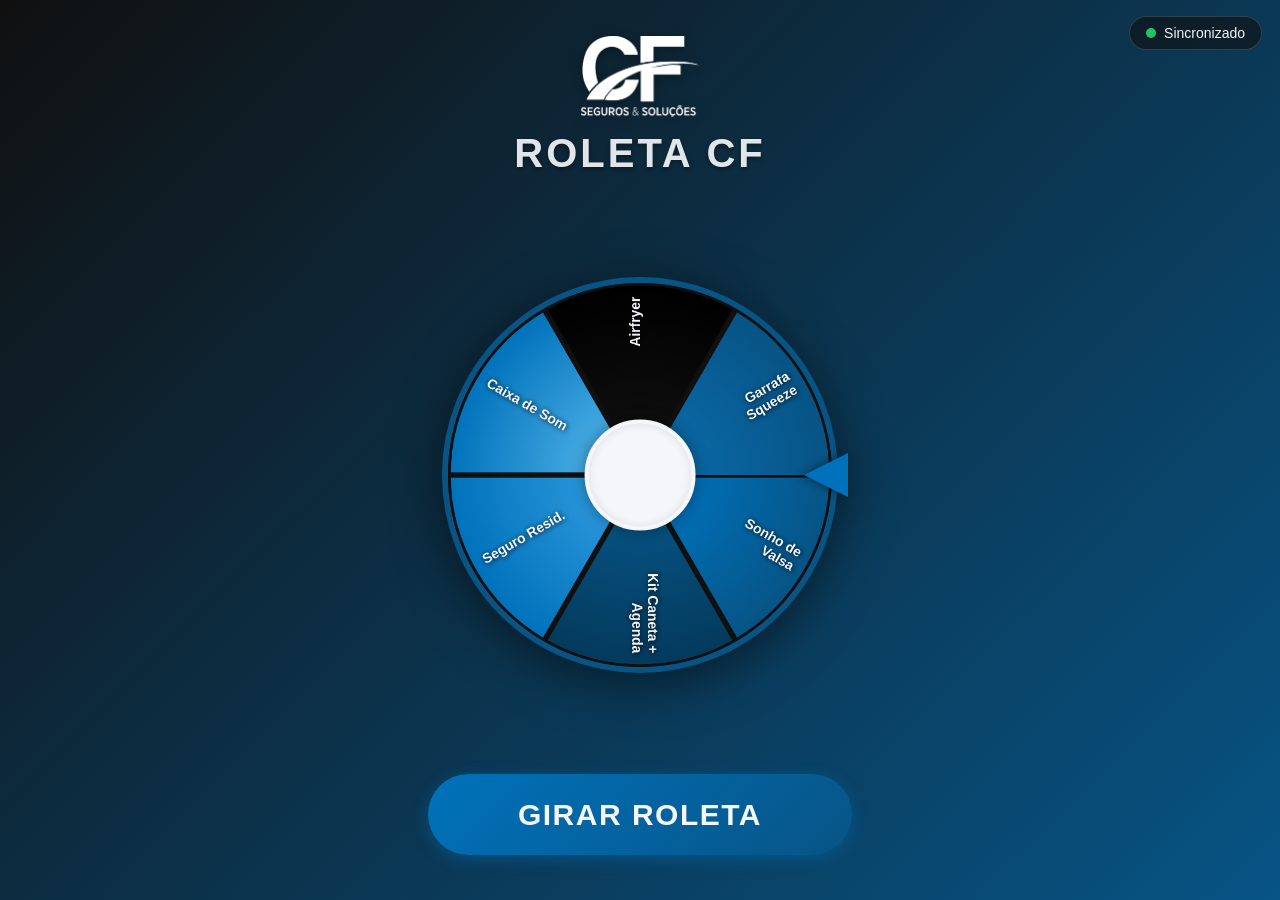
==== index.html @ c165d7e0 "a" ====
<!DOCTYPE html>
<html lang="pt-BR">
<head>
    <meta charset="UTF-8">
    <meta name="viewport" content="width=device-width, initial-scale=1.0, maximum-scale=1.0, user-scalable=no">
    <meta http-equiv="Cache-Control" content="no-cache, no-store, must-revalidate">
    <meta http-equiv="Pragma" content="no-cache">
    <meta http-equiv="Expires" content="0">

    <!-- PWA: permite "Adicionar à tela inicial" no tablet do evento -->
    <link rel="manifest" href="manifest.json">
    <meta name="theme-color" content="#075485">
    <meta name="mobile-web-app-capable" content="yes">
    <meta name="apple-mobile-web-app-capable" content="yes">
    <meta name="apple-mobile-web-app-status-bar-style" content="black-translucent">
    <meta name="apple-mobile-web-app-title" content="Roleta CF">
    <link rel="apple-touch-icon" href="icon-192.png">
    <link rel="icon" href="icon-192.png">

    <title>Roleta de Prêmios - CF Seguros</title>
    <link rel="stylesheet" href="style.css">
</head>
<body>

    <div class="status-bar" id="statusBar">
        <div class="status-dot" id="statusDot"></div>
        <span id="statusText" aria-live="polite">Sincronizado</span>
    </div>

    <header class="topo">
        <img src="logo-branca.png" alt="CF Seguros &amp; Soluções" class="logo-marca">
        <h1 class="header-title">Roleta CF</h1>
    </header>

    <div class="wheel-container">
        <canvas id="wheelCanvas" width="640" height="640" role="img" aria-label="Roleta de prêmios CF Seguros"></canvas>
        <div class="center-logo" id="logo-trigger" role="button" tabindex="0" aria-label="Logo CF Seguros"></div>
        <div class="pointer" aria-hidden="true"></div>
    </div>
    
    <button class="spin-btn" onclick="spinWheel()" id="spinBtn" aria-label="Girar a roleta de prêmios">Girar Roleta</button>

    <!-- A região de anúncio pra leitor de tela agora é criada dinamicamente
         em JS (função anunciarParaLeitorDeTela) e removida do DOM logo em
         seguida — ver comentário na função pra entender o motivo. -->

    <div class="modal" id="resultModal" role="dialog" aria-modal="true" aria-labelledby="modalTitulo" aria-hidden="true">
        <div class="modal-content" id="modalContent">
            <h2 id="modalTitulo">Parabéns! 🎉</h2>
            <p id="winnerText"></p>

            <div class="voucher-block" id="voucherBlock">
                <p class="voucher-info">Tire uma foto deste código e apresente no contato para resgatar seu Seguro Residencial:</p>
                <div class="voucher-codigo" id="voucherCodigo"></div>
                <div class="voucher-data" id="voucherData"></div>
            </div>

            <button class="modal-btn modal-btn-fechar" onclick="closeModal()" id="btnFecharModal" aria-label="Fechar">Resgatar Prêmio</button>
        </div>
    </div>

    <script src="script.js"></script>
</body>
</html>
---- style.css ----
* {
    box-sizing: border-box;
    margin: 0;
    padding: 0;
}
body {
    display: flex;
    flex-direction: column;
    align-items: center;
    /* space-between distribui os blocos ao longo de toda a altura da tela:
       cabeçalho no topo, roleta no meio, botão embaixo. Isso dá muito mais
       respiro do que agrupar tudo no centro com um gap fixo. */
    justify-content: space-between;
    min-height: 100vh;
    background: linear-gradient(135deg, #101010 0%, #075485 100%);
    color: #F4F6F9;
    font-family: 'Segoe UI', Tahoma, Geneva, Verdana, sans-serif;
    overflow: hidden;
    padding: clamp(20px, 4vh, 48px) 5vw clamp(24px, 5vh, 60px);
    gap: clamp(16px, 3vh, 40px);
}
.topo {
    display: flex;
    flex-direction: column;
    align-items: center;
    gap: clamp(10px, 1.6vh, 20px);
    flex-shrink: 0;
}
.logo-marca {
    /* limitada pela ALTURA (não só largura): em telas em paisagem, uma
       logo alta demais empurraria o botão pra fora da tela. */
    height: clamp(52px, 9vh, 110px);
    width: auto;
    display: block;
    filter: drop-shadow(0 2px 6px rgba(0,0,0,0.35));
}
.header-title {
    font-size: clamp(24px, 4vw, 40px);
    font-weight: 700;
    letter-spacing: 3px;
    color: #F4F6F9;
    text-transform: uppercase;
    text-align: center;
    width: 100%;
    text-shadow: 0 2px 4px rgba(0,0,0,0.4);
    opacity: 0.92;
}
.status-bar {
    position: fixed;
    top: 16px;
    right: 18px;
    font-size: 14px;
    padding: 8px 16px;
    border-radius: 20px;
    background: rgba(16, 16, 16, 0.6);
    border: 1px solid rgba(244, 246, 249, 0.15);
    display: flex;
    align-items: center;
    gap: 8px;
    z-index: 20;
}
.status-dot {
    width: 10px;
    height: 10px;
    border-radius: 50%;
    background: #22c55e;
    transition: background 0.3s;
}
.status-dot.offline {
    background: #ef4444;
}
.status-dot.pending {
    background: #f59e0b;
}
.wheel-container {
    position: relative;
    /* o limite por vh é o que impede o botão de ser empurrado pra fora
       da tela em telas baixas / paisagem */
    width: min(64vmin, 44vh, 560px);
    height: min(64vmin, 44vh, 560px);
    min-width: 260px;
    min-height: 260px;
    filter: drop-shadow(0 10px 25px rgba(0, 0, 0, 0.5));
    flex-shrink: 0;
}
#wheelCanvas {
    width: 100%;
    height: 100%;
    display: block;
    border-radius: 50%;
    border: 6px solid #075485;
}
.center-logo {
    position: absolute;
    top: 50%;
    left: 50%;
    transform: translate(-50%, -50%);
    width: 28%;
    height: 28%;
    background-color: #F4F6F9; 
    border-radius: 50%;
    background-image: url('logo-azul.png');
    background-size: 75%;
    background-position: center;
    background-repeat: no-repeat;
    z-index: 5;
    box-shadow: 0 0 15px rgba(0, 0, 0, 0.4), inset 0 0 10px rgba(0,0,0,0.1);
    border: 4px solid #F4F6F9;
    cursor: pointer;
}
.pointer {
    position: absolute;
    top: 50%;
    right: -2.5%; 
    transform: translateY(-50%);
    width: 0; 
    height: 0; 
    border-top: clamp(12px, 3vmin, 22px) solid transparent;
    border-bottom: clamp(12px, 3vmin, 22px) solid transparent;
    border-right: clamp(24px, 6vmin, 44px) solid #0072bb; 
    z-index: 10;
    filter: drop-shadow(-3px 0px 4px rgba(0,0,0,0.4));
}
.spin-btn {
    padding: clamp(16px, 2.6vh, 26px) clamp(48px, 9vw, 90px);
    font-size: clamp(20px, 3vw, 30px);
    font-weight: bold;
    background: linear-gradient(135deg, #0072bb 0%, #075485 100%);
    color: #F4F6F9;
    border: none;
    border-radius: 50px;
    cursor: pointer;
    transition: all 0.3s ease;
    box-shadow: 0 4px 15px rgba(0, 114, 187, 0.4);
    text-transform: uppercase;
    letter-spacing: 1.5px;
    touch-action: manipulation;
    flex-shrink: 0;
}
.spin-btn:hover {
    background: linear-gradient(135deg, #075485 0%, #101010 100%);
    box-shadow: 0 6px 20px rgba(0, 114, 187, 0.6);
    transform: translateY(-2px);
}
.spin-btn:active {
    transform: translateY(1px);
}
.spin-btn:disabled {
    background: #4b5563;
    cursor: not-allowed;
    box-shadow: none;
    transform: none;
}

.modal {
    position: fixed;
    top: 0;
    left: 0;
    width: 100%;
    height: 100%;
    background: rgba(16, 16, 16, 0.75);
    display: flex;
    align-items: center;
    justify-content: center;
    opacity: 0;
    pointer-events: none;
    transition: opacity 0.3s ease;
    z-index: 100;
}
.modal.active {
    opacity: 1;
    pointer-events: auto;
}
.modal-content {
    background: rgba(16, 16, 16, 0.92);
    backdrop-filter: blur(10px);
    padding: clamp(30px, 5vw, 56px) clamp(30px, 6vw, 70px);
    border-radius: 20px;
    text-align: center;
    border: 1px solid rgba(244, 246, 249, 0.15);
    box-shadow: 0 20px 25px -5px rgba(0, 0, 0, 0.5);
    animation: scaleUp 0.3s ease;
    max-width: min(92vw, 480px);
}
.modal-content h2 {
    color: #0072bb;
    font-size: clamp(24px, 4vw, 34px);
    margin-bottom: 12px;
}
.modal-content p {
    font-size: clamp(18px, 3vw, 26px);
    margin-bottom: 28px;
    font-weight: 500;
    color: #F4F6F9;
}
.modal-btn {
    padding: clamp(14px, 2vw, 18px) clamp(28px, 5vw, 40px);
    font-size: clamp(16px, 2.2vw, 20px);
    background-color: #0072bb;
    color: #F4F6F9;
    border: none;
    border-radius: 10px;
    cursor: pointer;
    font-weight: bold;
    transition: background 0.2s;
    touch-action: manipulation;
}
.modal-btn:hover {
    background-color: #075485;
}

@keyframes scaleUp {
    from { transform: scale(0.8); }
    to { transform: scale(1); }
}

.sr-only {
    position: absolute;
    width: 1px;
    height: 1px;
    padding: 0;
    margin: -1px;
    overflow: hidden;
    clip: rect(0, 0, 0, 0);
    white-space: nowrap;
    border: 0;
}

.voucher-block {
    display: none;
    margin: 4px 0 24px;
    text-align: center;
}
.voucher-block.visivel {
    display: block;
}
.voucher-info {
    font-size: clamp(15px, 2.2vw, 18px);
    font-weight: 400;
    margin-bottom: 18px;
    color: rgba(244, 246, 249, 0.85);
}
/* Fundo claro e fonte monoespaçada grande: o código precisa ficar
   legível numa foto tirada de qualquer ângulo, inclusive com reflexo
   na tela do tablet. */
.voucher-codigo {
    background: #F4F6F9;
    color: #101010;
    font-family: 'Courier New', Courier, monospace;
    font-size: clamp(24px, 4.6vw, 40px);
    font-weight: 700;
    letter-spacing: 1px;
    padding: 18px 20px;
    border-radius: 14px;
    border: 3px solid #0072bb;
    display: inline-block;
    user-select: all;
    white-space: nowrap; /* o código precisa ficar numa linha só na foto */
}
.voucher-data {
    font-size: clamp(13px, 1.8vw, 15px);
    color: rgba(244, 246, 249, 0.6);
    margin-top: 12px;
}
.modal-btn-fechar.secundario-fechar {
    background-color: transparent;
    border: 1px solid rgba(244, 246, 249, 0.3);
    margin-top: 8px;
}

.modal-content.especial {
    border-color: rgba(245, 158, 11, 0.6);
    box-shadow: 0 20px 25px -5px rgba(0, 0, 0, 0.5), 0 0 40px rgba(245, 158, 11, 0.25);
}
.modal-content.especial h2 {
    color: #f59e0b;
}
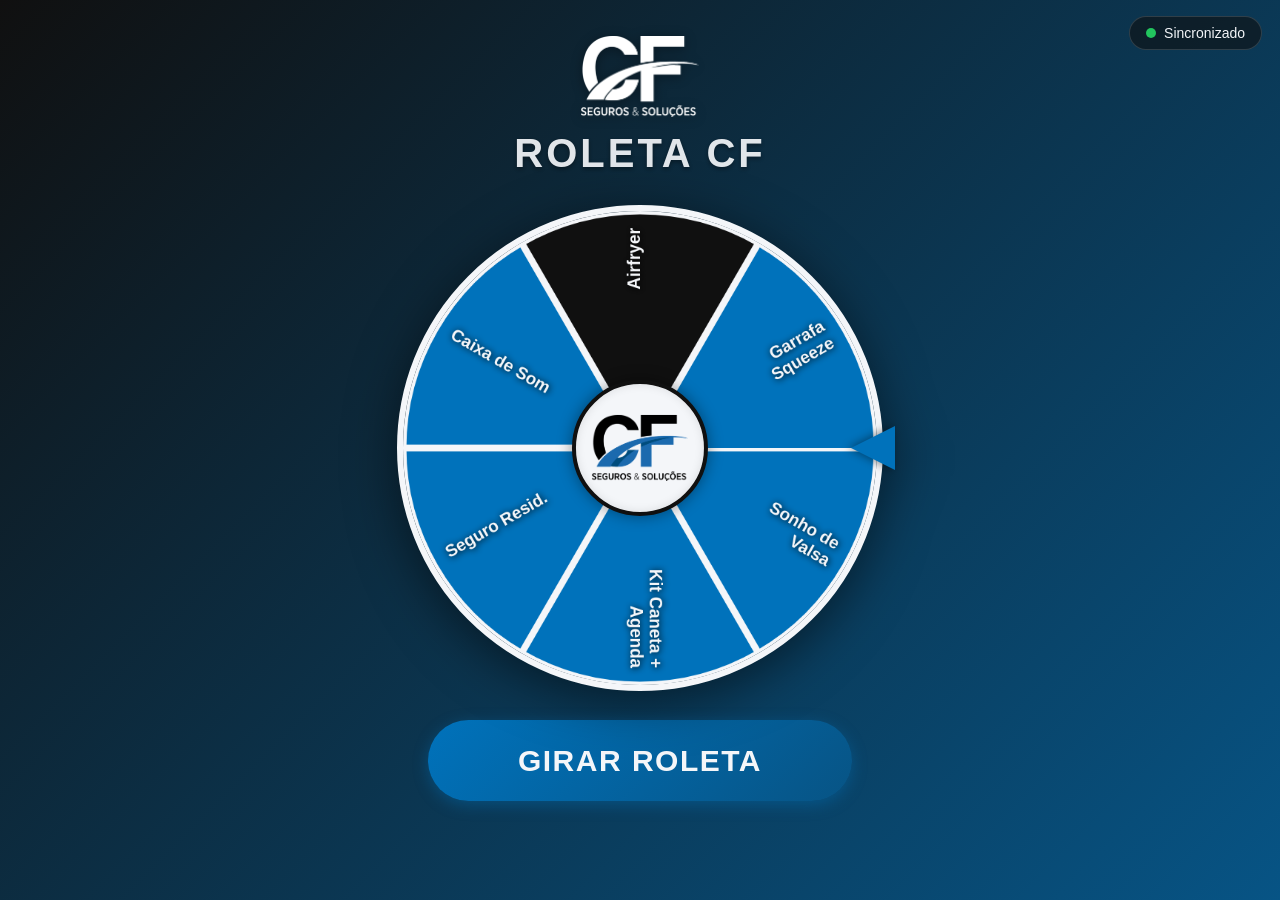
==== commit 3e6f5f69: "update visual" ====
--- a/index.html
+++ b/index.html
@@ -18,7 +18,10 @@
     <link rel="icon" href="icon-192.png">
 
     <title>Roleta de Prêmios - CF Seguros</title>
-    <link rel="stylesheet" href="style.css">
+    <!-- O ?v= no final força o navegador a baixar o arquivo novo em vez de
+         usar a versão em cache. SEMPRE que editar style.css ou script.js,
+         aumente esse número (v=2, v=3...) antes de subir pro GitHub. -->
+    <link rel="stylesheet" href="style.css?v=3">
 </head>
 <body>
 
@@ -59,6 +62,6 @@
         </div>
     </div>
 
-    <script src="script.js"></script>
+    <script src="script.js?v=3"></script>
 </body>
 </html>
--- a/style.css
+++ b/style.css
@@ -76,8 +76,8 @@
     position: relative;
     /* o limite por vh é o que impede o botão de ser empurrado pra fora
        da tela em telas baixas / paisagem */
-    width: min(64vmin, 44vh, 560px);
-    height: min(64vmin, 44vh, 560px);
+    width: min(80vmin, 54vh, 700px);
+    height: min(80vmin, 54vh, 700px);
     min-width: 260px;
     min-height: 260px;
     filter: drop-shadow(0 10px 25px rgba(0, 0, 0, 0.5));
@@ -88,7 +88,7 @@
     height: 100%;
     display: block;
     border-radius: 50%;
-    border: 6px solid #075485;
+    border: 6px solid #F4F6F9;
 }
 .center-logo {
     position: absolute;
@@ -105,7 +105,7 @@
     background-repeat: no-repeat;
     z-index: 5;
     box-shadow: 0 0 15px rgba(0, 0, 0, 0.4), inset 0 0 10px rgba(0,0,0,0.1);
-    border: 4px solid #F4F6F9;
+    border: 4px solid #101010;
     cursor: pointer;
 }
 .pointer {
@@ -136,6 +136,8 @@
     letter-spacing: 1.5px;
     touch-action: manipulation;
     flex-shrink: 0;
+    /* afasta o botão da borda inferior da tela */
+    margin-bottom: clamp(20px, 6vh, 80px);
 }
 .spin-btn:hover {
     background: linear-gradient(135deg, #075485 0%, #101010 100%);
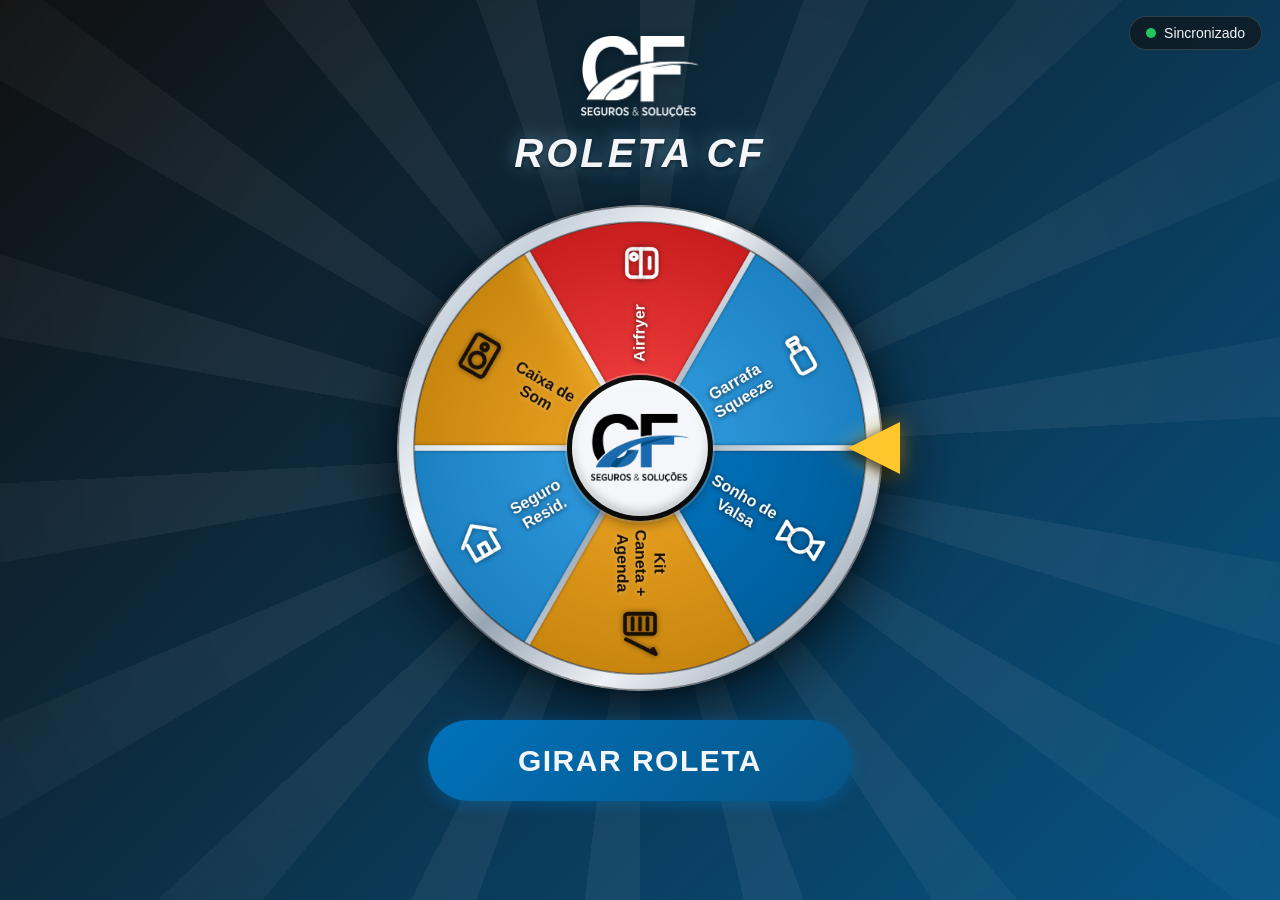
==== commit f43b6c33: "." ====
--- a/index.html
+++ b/index.html
@@ -21,7 +21,7 @@
     <!-- O ?v= no final força o navegador a baixar o arquivo novo em vez de
          usar a versão em cache. SEMPRE que editar style.css ou script.js,
          aumente esse número (v=2, v=3...) antes de subir pro GitHub. -->
-    <link rel="stylesheet" href="style.css?v=3">
+    <link rel="stylesheet" href="style.css?v=4">
 </head>
 <body>
 
@@ -62,6 +62,6 @@
         </div>
     </div>
 
-    <script src="script.js?v=3"></script>
+    <script src="script.js?v=4"></script>
 </body>
 </html>
--- a/style.css
+++ b/style.css
@@ -18,6 +18,47 @@
     overflow: hidden;
     padding: clamp(20px, 4vh, 48px) 5vw clamp(24px, 5vh, 60px);
     gap: clamp(16px, 3vh, 40px);
+    position: relative;
+}
+
+/* Raios de luz saindo de trás da roleta — dá clima de premiação sem
+   competir com o conteúdo. A máscara radial faz os raios sumirem
+   suavemente nas bordas, em vez de cortarem secos. */
+body::before {
+    content: "";
+    position: fixed;
+    top: 50%;
+    left: 50%;
+    width: 190vmax;
+    height: 190vmax;
+    transform: translate(-50%, -50%);
+    background: repeating-conic-gradient(
+        from 0deg,
+        rgba(255, 255, 255, 0.055) 0deg 7deg,
+        rgba(255, 255, 255, 0) 7deg 20deg
+    );
+    -webkit-mask-image: radial-gradient(circle, #000 0%, #000 26%, transparent 62%);
+    mask-image: radial-gradient(circle, #000 0%, #000 26%, transparent 62%);
+    pointer-events: none;
+    z-index: 0;
+    animation: girarRaios 90s linear infinite;
+}
+
+@keyframes girarRaios {
+    to { transform: translate(-50%, -50%) rotate(360deg); }
+}
+
+/* mantém o conteúdo acima dos raios */
+.topo,
+.wheel-container,
+.spin-btn,
+.status-bar {
+    position: relative;
+    z-index: 1;
+}
+
+@media (prefers-reduced-motion: reduce) {
+    body::before { animation: none; }
 }
 .topo {
     display: flex;
@@ -37,13 +78,17 @@
 .header-title {
     font-size: clamp(24px, 4vw, 40px);
     font-weight: 700;
+    font-style: italic;
     letter-spacing: 3px;
     color: #F4F6F9;
     text-transform: uppercase;
     text-align: center;
     width: 100%;
-    text-shadow: 0 2px 4px rgba(0,0,0,0.4);
-    opacity: 0.92;
+    /* brilho suave + sombra: dá impacto sem precisar aumentar a fonte */
+    text-shadow:
+        0 2px 4px rgba(0, 0, 0, 0.5),
+        0 0 18px rgba(120, 200, 255, 0.45),
+        0 0 40px rgba(255, 199, 44, 0.18);
 }
 .status-bar {
     position: fixed;
@@ -80,7 +125,11 @@
     height: min(80vmin, 54vh, 700px);
     min-width: 260px;
     min-height: 260px;
-    filter: drop-shadow(0 10px 25px rgba(0, 0, 0, 0.5));
+    /* sombra dupla: uma difusa pra descolar do fundo, outra mais fechada
+       logo abaixo, como se a roda estivesse apoiada sobre a superfície */
+    filter:
+        drop-shadow(0 18px 34px rgba(0, 0, 0, 0.55))
+        drop-shadow(0 4px 8px rgba(0, 0, 0, 0.4));
     flex-shrink: 0;
 }
 #wheelCanvas {
@@ -88,7 +137,8 @@
     height: 100%;
     display: block;
     border-radius: 50%;
-    border: 6px solid #F4F6F9;
+    /* o aro metálico é desenhado dentro do próprio canvas, porque
+       border do CSS não aceita gradiente */
 }
 .center-logo {
     position: absolute;
@@ -97,29 +147,41 @@
     transform: translate(-50%, -50%);
     width: 28%;
     height: 28%;
-    background-color: #F4F6F9; 
+    background-color: #F4F6F9;
     border-radius: 50%;
     background-image: url('logo-azul.png');
-    background-size: 75%;
+    background-size: 72%;
     background-position: center;
     background-repeat: no-repeat;
     z-index: 5;
-    box-shadow: 0 0 15px rgba(0, 0, 0, 0.4), inset 0 0 10px rgba(0,0,0,0.1);
-    border: 4px solid #101010;
+    /* botão em alto relevo: luz vinda de cima, sombra projetada embaixo
+       e um anel escuro externo pra separar da roda */
+    box-shadow:
+        inset 0 3px 6px rgba(255, 255, 255, 0.9),
+        inset 0 -5px 10px rgba(0, 0, 0, 0.22),
+        0 6px 14px rgba(0, 0, 0, 0.55),
+        0 0 0 5px #101010,
+        0 0 0 7px rgba(255, 255, 255, 0.25);
+    border: none;
     cursor: pointer;
 }
 .pointer {
     position: absolute;
     top: 50%;
-    right: -2.5%; 
+    right: -3.5%;
     transform: translateY(-50%);
-    width: 0; 
-    height: 0; 
-    border-top: clamp(12px, 3vmin, 22px) solid transparent;
-    border-bottom: clamp(12px, 3vmin, 22px) solid transparent;
-    border-right: clamp(24px, 6vmin, 44px) solid #0072bb; 
+    width: 0;
+    height: 0;
+    border-top: clamp(14px, 3.4vmin, 26px) solid transparent;
+    border-bottom: clamp(14px, 3.4vmin, 26px) solid transparent;
+    /* amarelo-ouro: única cor quente fora da roda, impossível de confundir
+       com o azul do fundo ou das fatias */
+    border-right: clamp(28px, 7vmin, 52px) solid #FFC72C;
     z-index: 10;
-    filter: drop-shadow(-3px 0px 4px rgba(0,0,0,0.4));
+    /* sombra forte = o ponteiro "flutua" acima da roda */
+    filter:
+        drop-shadow(-6px 4px 6px rgba(0, 0, 0, 0.65))
+        drop-shadow(0 0 10px rgba(255, 199, 44, 0.55));
 }
 .spin-btn {
     padding: clamp(16px, 2.6vh, 26px) clamp(48px, 9vw, 90px);
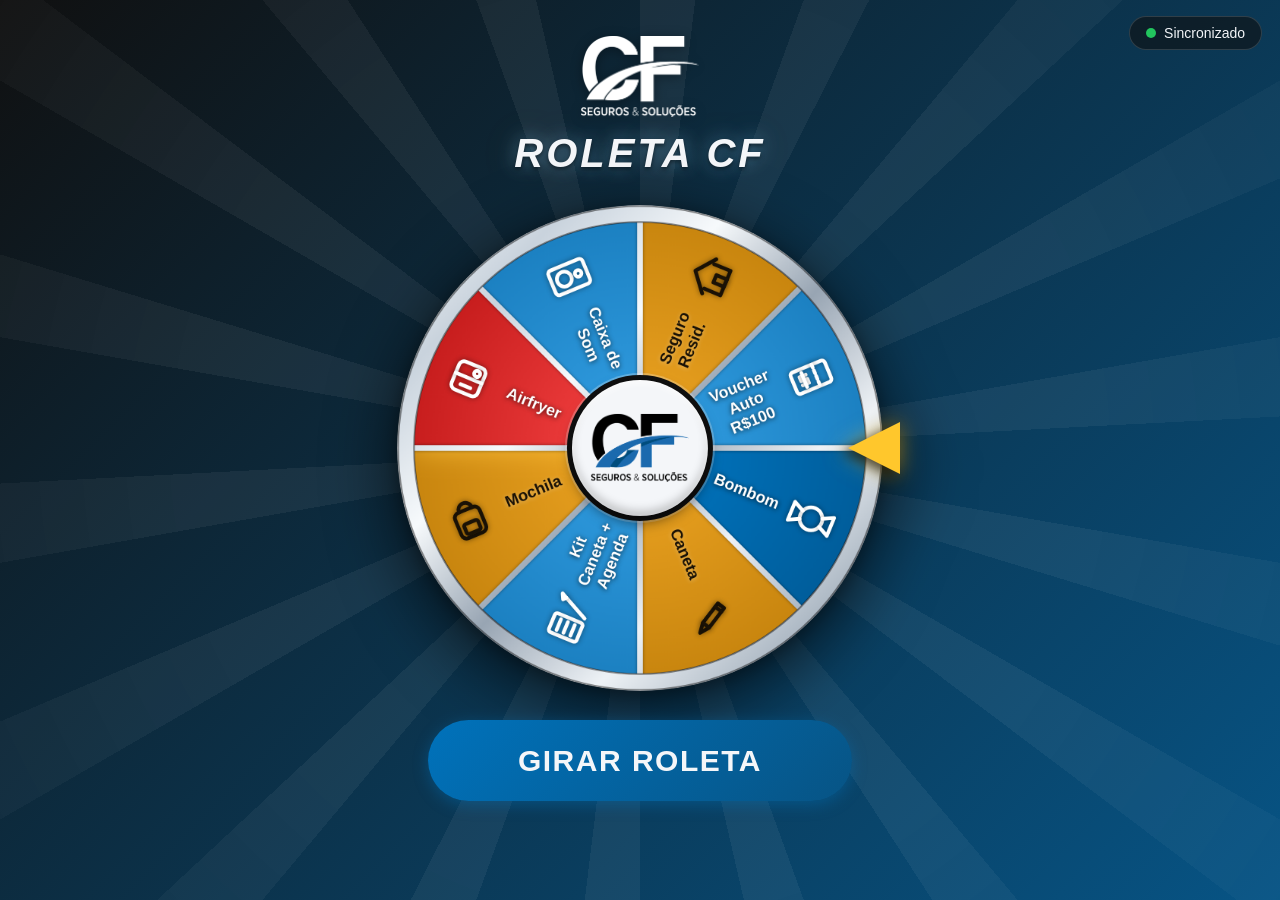
==== commit 315c7651: "ajustes" ====
--- a/index.html
+++ b/index.html
@@ -21,7 +21,7 @@
     <!-- O ?v= no final força o navegador a baixar o arquivo novo em vez de
          usar a versão em cache. SEMPRE que editar style.css ou script.js,
          aumente esse número (v=2, v=3...) antes de subir pro GitHub. -->
-    <link rel="stylesheet" href="style.css?v=4">
+    <link rel="stylesheet" href="style.css?v=5">
 </head>
 <body>
 
@@ -53,7 +53,7 @@
             <p id="winnerText"></p>
 
             <div class="voucher-block" id="voucherBlock">
-                <p class="voucher-info">Tire uma foto deste código e apresente no contato para resgatar seu Seguro Residencial:</p>
+                <p class="voucher-info" id="voucherInfo">Tire uma foto deste código e apresente no contato para resgatar seu prêmio:</p>
                 <div class="voucher-codigo" id="voucherCodigo"></div>
                 <div class="voucher-data" id="voucherData"></div>
             </div>
@@ -62,6 +62,6 @@
         </div>
     </div>
 
-    <script src="script.js?v=4"></script>
+    <script src="script.js?v=5"></script>
 </body>
 </html>
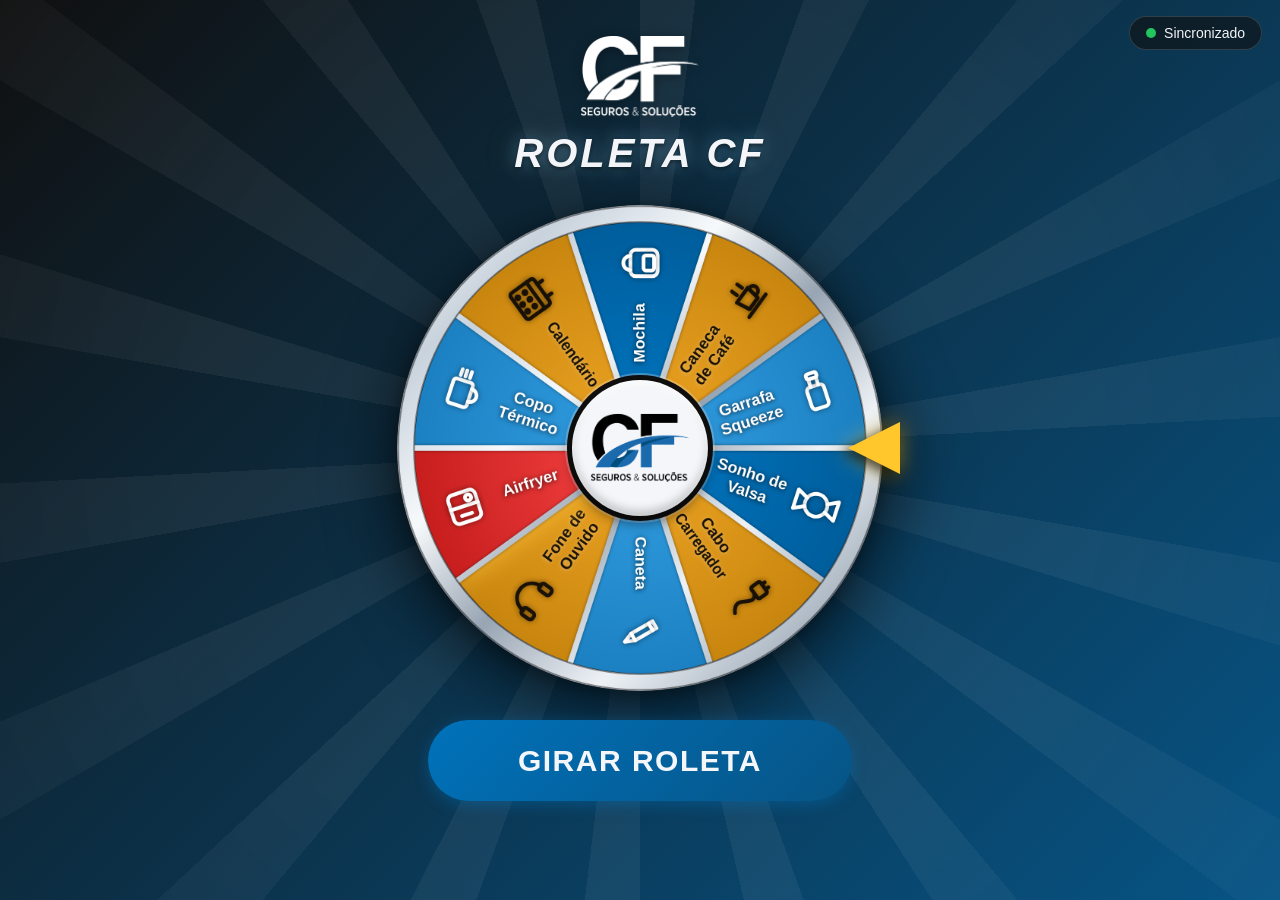
==== commit 54675ed5: "." ====
--- a/index.html
+++ b/index.html
@@ -21,7 +21,7 @@
     <!-- O ?v= no final força o navegador a baixar o arquivo novo em vez de
          usar a versão em cache. SEMPRE que editar style.css ou script.js,
          aumente esse número (v=2, v=3...) antes de subir pro GitHub. -->
-    <link rel="stylesheet" href="style.css?v=5">
+    <link rel="stylesheet" href="style.css?v=6">
 </head>
 <body>
 
@@ -62,6 +62,6 @@
         </div>
     </div>
 
-    <script src="script.js?v=5"></script>
+    <script src="script.js?v=6"></script>
 </body>
 </html>
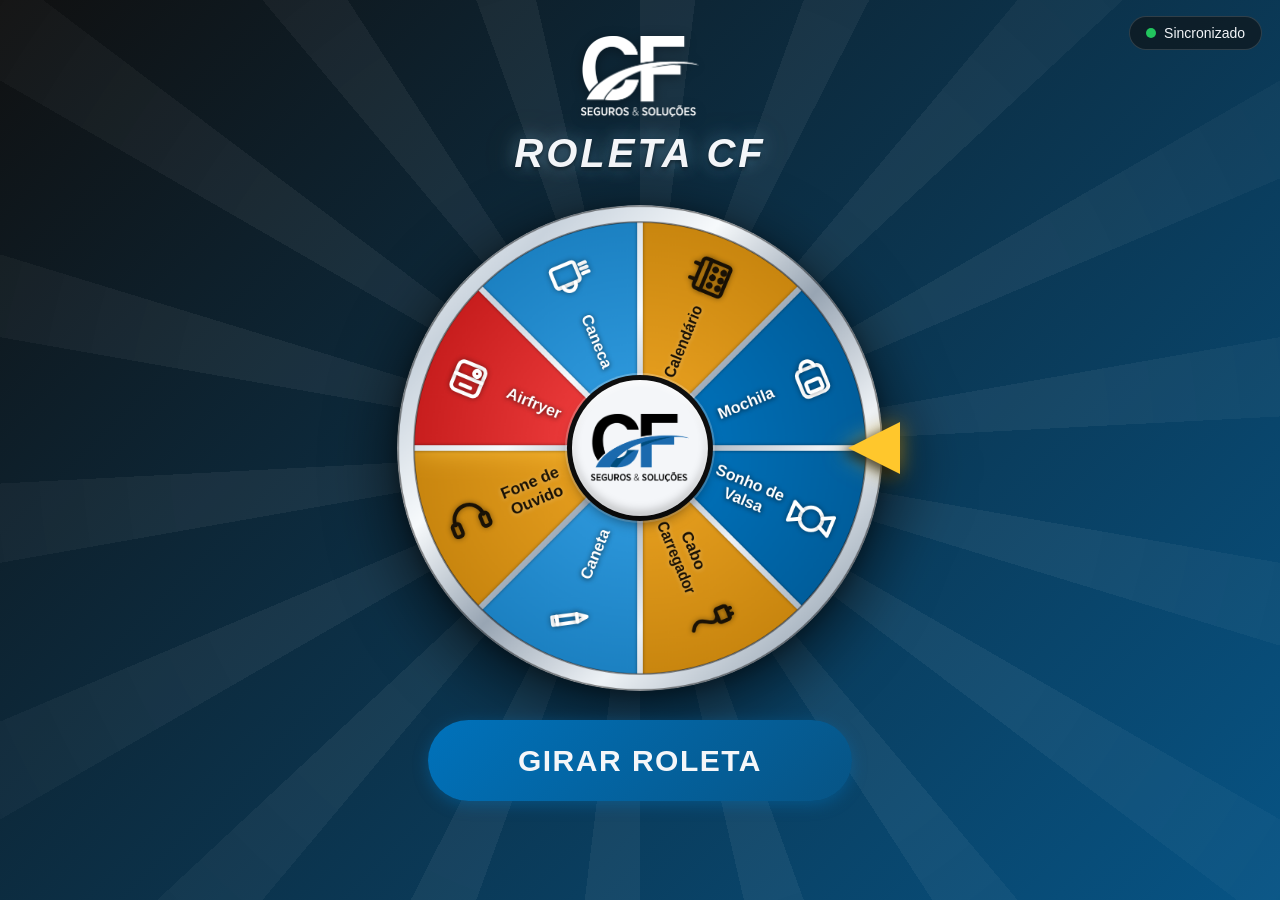
==== commit 65742a75: "." ====
--- a/index.html
+++ b/index.html
@@ -21,7 +21,7 @@
     <!-- O ?v= no final força o navegador a baixar o arquivo novo em vez de
          usar a versão em cache. SEMPRE que editar style.css ou script.js,
          aumente esse número (v=2, v=3...) antes de subir pro GitHub. -->
-    <link rel="stylesheet" href="style.css?v=6">
+    <link rel="stylesheet" href="style.css?v=8">
 </head>
 <body>
 
@@ -62,6 +62,6 @@
         </div>
     </div>
 
-    <script src="script.js?v=6"></script>
+    <script src="script.js?v=8"></script>
 </body>
 </html>
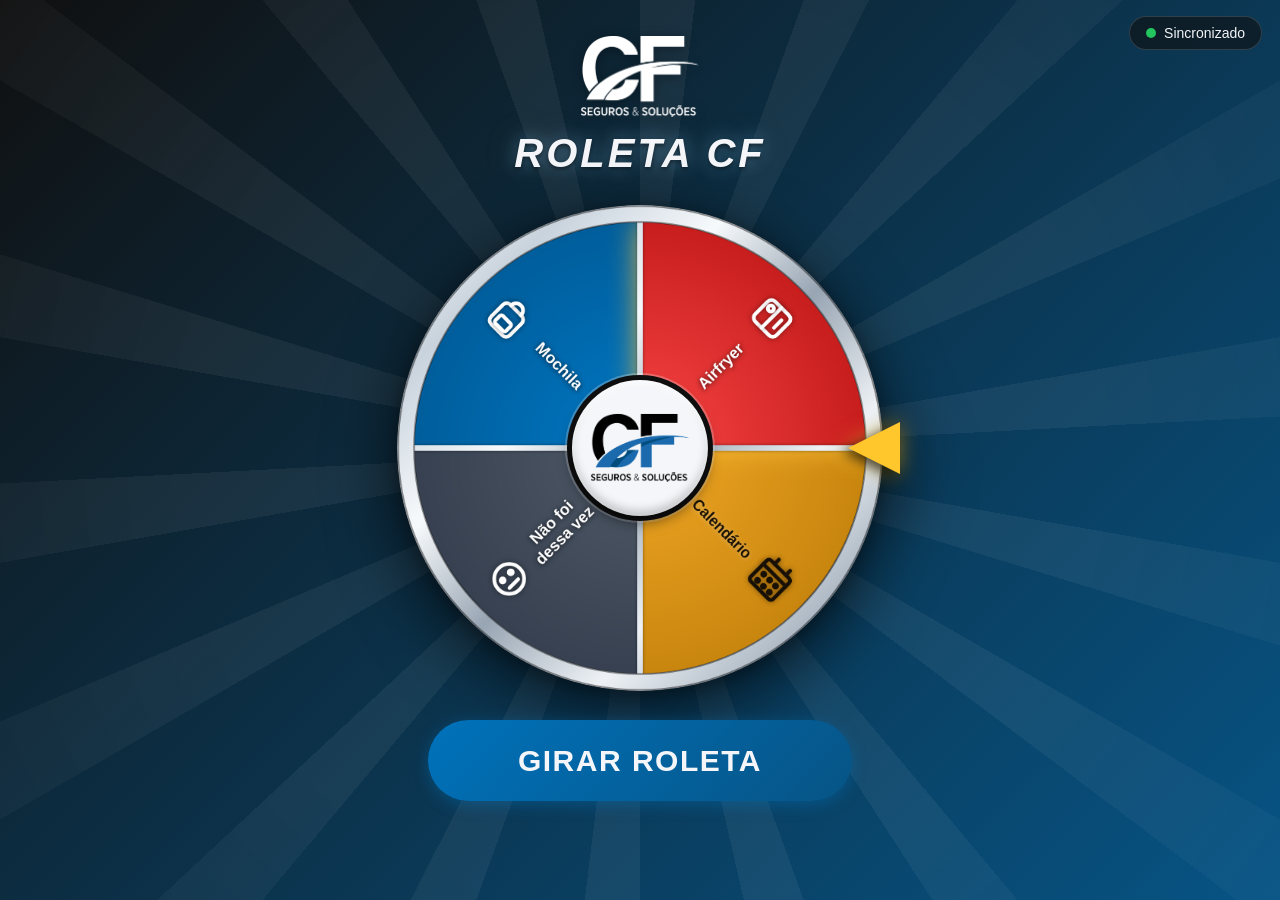
==== commit 46f5e429: "." ====
--- a/index.html
+++ b/index.html
@@ -21,7 +21,7 @@
     <!-- O ?v= no final força o navegador a baixar o arquivo novo em vez de
          usar a versão em cache. SEMPRE que editar style.css ou script.js,
          aumente esse número (v=2, v=3...) antes de subir pro GitHub. -->
-    <link rel="stylesheet" href="style.css?v=8">
+    <link rel="stylesheet" href="style.css?v=10">
 </head>
 <body>
 
@@ -62,6 +62,6 @@
         </div>
     </div>
 
-    <script src="script.js?v=8"></script>
+    <script src="script.js?v=10"></script>
 </body>
 </html>
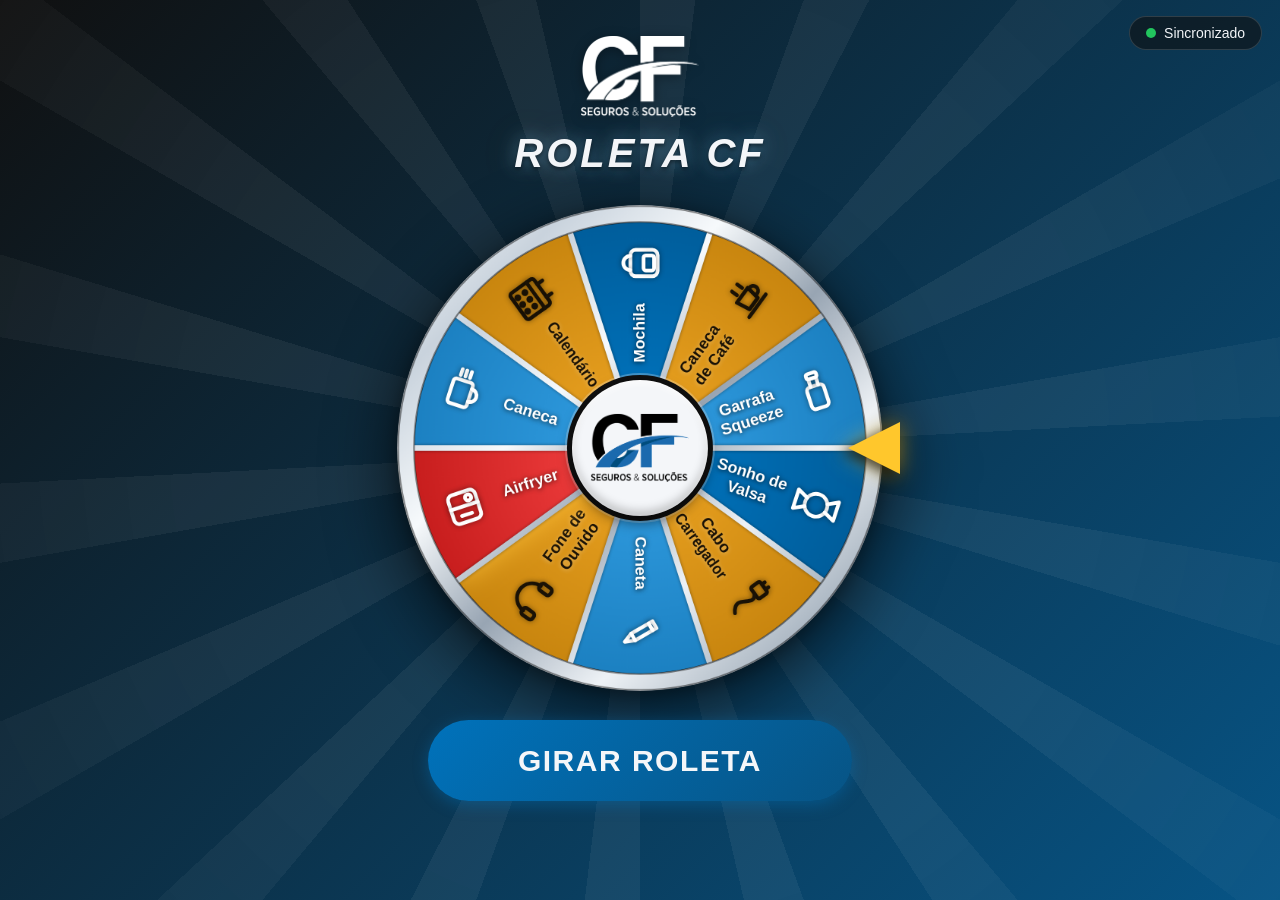
==== commit fe39b3b0: "." ====
--- a/index.html
+++ b/index.html
@@ -21,7 +21,7 @@
     <!-- O ?v= no final força o navegador a baixar o arquivo novo em vez de
          usar a versão em cache. SEMPRE que editar style.css ou script.js,
          aumente esse número (v=2, v=3...) antes de subir pro GitHub. -->
-    <link rel="stylesheet" href="style.css?v=10">
+    <link rel="stylesheet" href="style.css?v=11">
 </head>
 <body>
 
@@ -62,6 +62,6 @@
         </div>
     </div>
 
-    <script src="script.js?v=10"></script>
+    <script src="script.js?v=11"></script>
 </body>
 </html>
--- a/style.css
+++ b/style.css
@@ -338,4 +338,13 @@
 }
 .modal-content.especial h2 {
     color: #f59e0b;
+}
+
+/* Estado "não foi dessa vez": tom neutro, sem festa */
+.modal-content.sem-premio {
+    border-color: rgba(244, 246, 249, 0.2);
+    box-shadow: 0 20px 25px -5px rgba(0, 0, 0, 0.5);
+}
+.modal-content.sem-premio h2 {
+    color: #9ca3af;
 }
